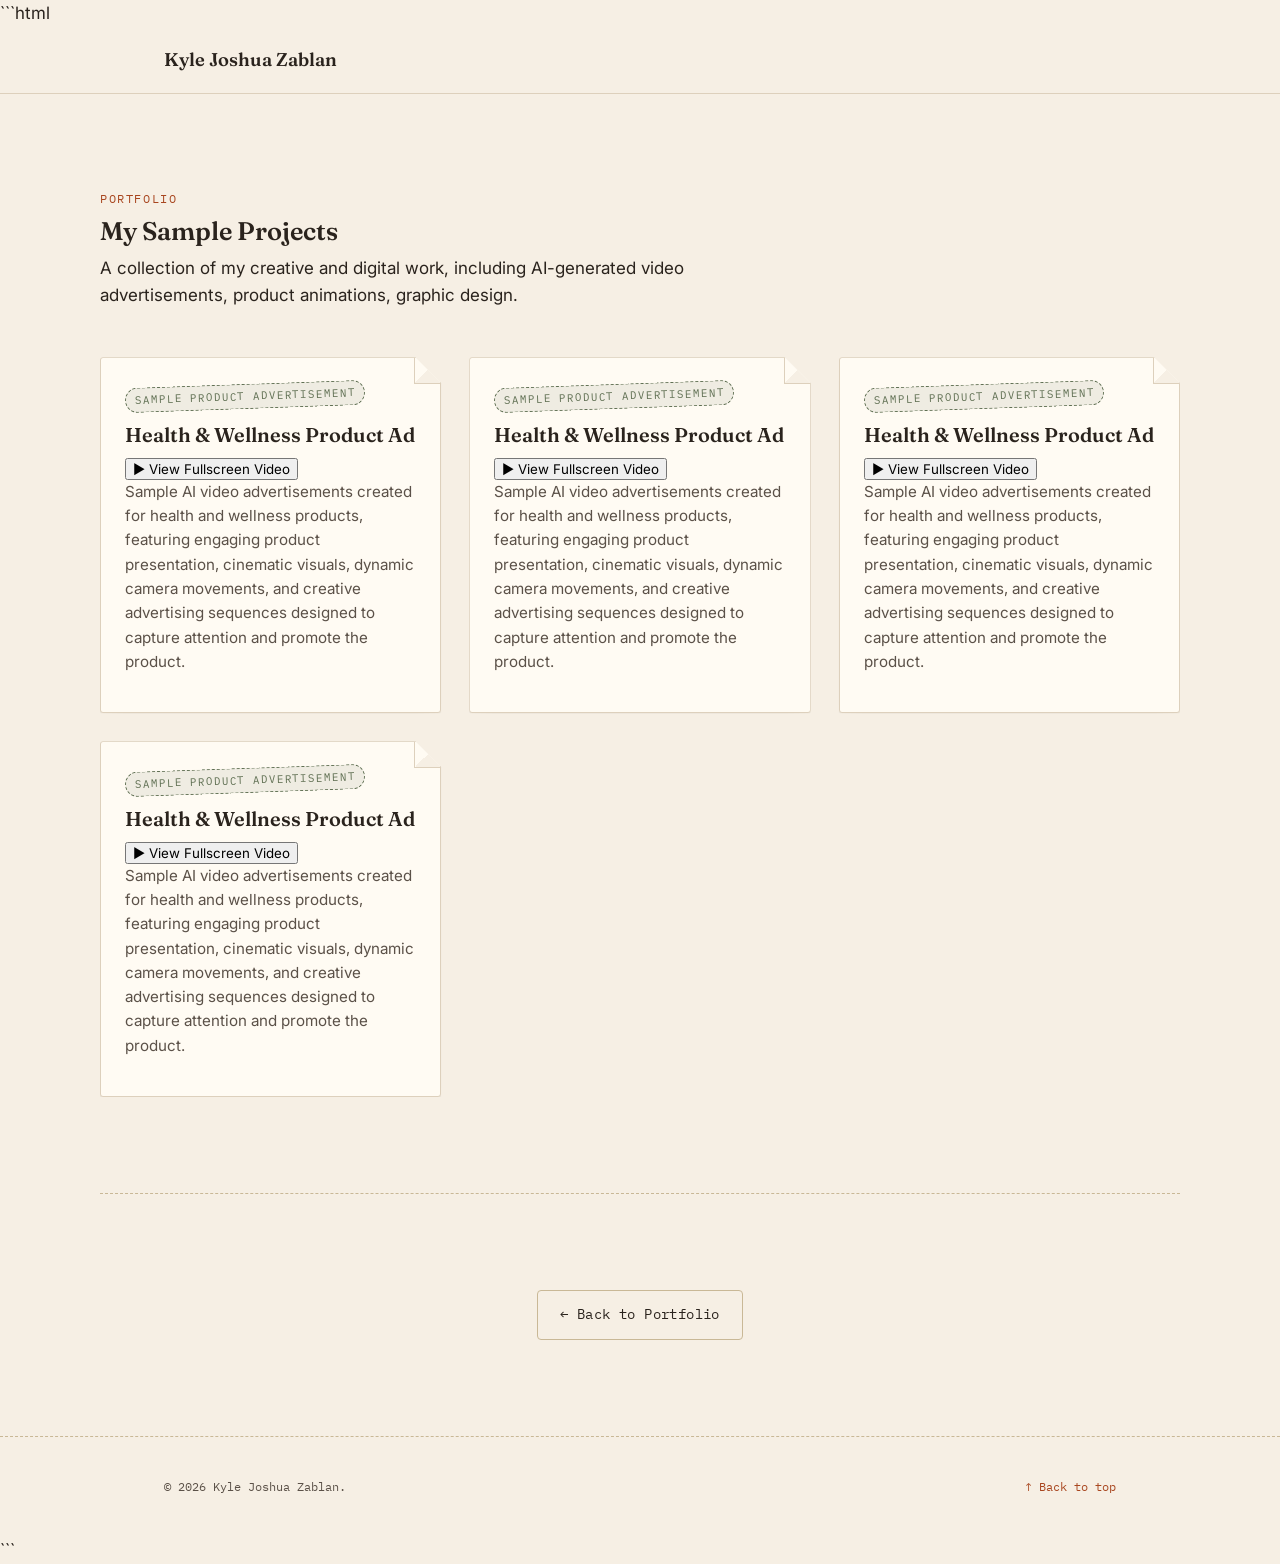
==== projects.html @ 19472930 "Add files via upload" ====
```html
<!DOCTYPE html>
<html lang="en">

<head>
  <meta charset="UTF-8">
  <meta name="viewport" content="width=device-width, initial-scale=1.0">

  <title>Sample Projects — Kyle Joshua Zablan</title>

  <meta
    name="description"
    content="Sample projects and creative work by Kyle Joshua Zablan."
  >

  <link rel="preconnect" href="https://fonts.googleapis.com">

  <link
    href="https://fonts.googleapis.com/css2?family=Fraunces:ital,opsz,wght@0,9..144,400;0,9..144,600;1,9..144,500&family=Inter:wght@400;0,9..144,500;0,9..144,600;0,9..144,700&family=IBM+Plex+Mono:wght@400;0,9..144,500&display=swap"
    rel="stylesheet"
  >

  <link rel="stylesheet" href="style.css">
</head>

<body>

<!-- ============================================
     HEADER / NAV
============================================= -->

<header class="wf-header">

  <div class="wf-header-inner">

    <a class="wf-brand" href="index.html">
      Kyle Joshua Zablan
    </a>

    <button
      class="wf-nav-toggle"
      aria-label="Toggle navigation"
      aria-expanded="false"
    >
      <span></span>
    </button>

  </div>

</header>


<main>

<!-- ============================================
     PROJECT HERO
============================================= -->

<section class="wf-section wf-container wf-fade-in">

  <div class="wf-section-head">

    <span class="wf-eyebrow">
      Portfolio
    </span>

    <h1>
      My Sample Projects
    </h1>

    <p>
      A collection of my creative and digital work, including AI-generated
      video advertisements, product animations, graphic design.

  </div>


<!-- ============================================
     PROJECT GRID
============================================= -->

  <div class="wf-grid">


    <!-- ==========================================
         PROJECT 1 — VIDEO AD
    =========================================== -->

    <article class="wf-card">

      <span class="wf-card-tag">
        Sample Product Advertisement
      </span>

      <h3>
        Health & Wellness Product Ad
      </h3>

      <p class="wf-card-meta">
        
      </p>

      <div class="wf-project-media">

        <button
          class="fullscreen-video-btn"
          type="button"
          data-video="pictures/3D CGI Sample.mp4"
        >
          ▶ View Fullscreen Video
        </button>

      </div>

      <p class="wf-card-excerpt">

       Sample AI video advertisements created for health and wellness products, featuring engaging product presentation, cinematic visuals, dynamic camera movements, and creative advertising sequences designed to capture attention and promote the product.


      </p>

    </article>



    <!-- ==========================================
         PROJECT 2 — PRODUCT CGI
    =========================================== -->

    <article class="wf-card">

      <span class="wf-card-tag">
       Sample Product Advertisement
      </span>

      <h3>
        Health & Wellness Product Ad
      </h3>

      <p class="wf-card-meta">
        
      </p>

      <div class="wf-project-media">

        <button
          class="fullscreen-video-btn"
          type="button"
          data-video="pictures/3D CGI Sample 2.mp4"
        >
          ▶ View Fullscreen Video
        </button>

      </div>

      <p class="wf-card-excerpt">

       Sample AI video advertisements created for health and wellness products, featuring engaging product presentation, cinematic visuals, dynamic camera movements, and creative advertising sequences designed to capture attention and promote the product.


      </p>

    </article>



    <!-- ==========================================
         PROJECT 3 — PRODUCT AD
    =========================================== -->

    <article class="wf-card">

      <span class="wf-card-tag">
        Sample Product Advertisement
      </span>

      <h3>
        Health & Wellness Product Ad
      </h3>

      <p class="wf-card-meta">
       
      </p>

      <div class="wf-project-media">

        <button
          class="fullscreen-video-btn"
          type="button"
          data-video="pictures/3D CGI Sample 3.mp4"
        >
          ▶ View Fullscreen Video
        </button>

      </div>

      <p class="wf-card-excerpt">

        Sample AI video advertisements created for health and wellness products, featuring engaging product presentation, cinematic visuals, dynamic camera movements, and creative advertising sequences designed to capture attention and promote the product.


      </p>

    </article>



    <!-- ==========================================
         PROJECT 4 — GRAPHIC DESIGN
    =========================================== -->

    <article class="wf-card">

      <span class="wf-card-tag">
        Sample Product Advertisement
      </span>

      <h3>
       Health & Wellness Product Ad
      </h3>

      <p class="wf-card-meta">
       
      </p>

      <div class="wf-project-media">

        <button
          class="fullscreen-video-btn"
          type="button"
          data-video="pictures/3D CGI Style 4.mp4"
        >
          ▶ View Fullscreen Video
        </button>

      </div>

      <p class="wf-card-excerpt">

       Sample AI video advertisements created for health and wellness products, featuring engaging product presentation, cinematic visuals, dynamic camera movements, and creative advertising sequences designed to capture attention and promote the product.

      </p>

    </article>


  </div>

</section>


<!-- ============================================
     BACK TO PORTFOLIO
============================================= -->

<section class="wf-section wf-container">

  <div style="text-align: center;">

    <a
      class="wf-btn wf-btn-ghost"
      href="index.html"
    >
      ← Back to Portfolio
    </a>

  </div>

</section>

</main>


<!-- ============================================
     FOOTER
============================================= -->

<footer class="wf-footer">

  <div class="wf-container wf-footer-inner">

    <span class="wf-footer-text">
      © 2026 Kyle Joshua Zablan.
    </span>

    <a
      class="wf-to-top"
      href="projects.html"
    >
      ↑ Back to top
    </a>

  </div>

</footer>


<script src="script.js"></script>


<!-- ============================================
     FULLSCREEN VIDEO BUTTON
============================================= -->

<script>

  document.querySelectorAll(".fullscreen-video-btn").forEach(button => {

    button.addEventListener("click", async function () {

      const videoSrc = button.getAttribute("data-video");

      // Create video element only when button is clicked
      const video = document.createElement("video");

      video.src = videoSrc;
      video.controls = true;
      video.autoplay = true;
      video.playsInline = true;

      // Prevent the video from appearing in the page
      video.style.position = "fixed";
      video.style.top = "0";
      video.style.left = "0";
      video.style.width = "100%";
      video.style.height = "100%";
      video.style.background = "#000";
      video.style.zIndex = "99999";

      document.body.appendChild(video);

      try {

        // Request fullscreen
        if (video.requestFullscreen) {

          await video.requestFullscreen();

        } else if (video.webkitRequestFullscreen) {

          video.webkitRequestFullscreen();

        } else if (video.webkitEnterFullscreen) {

          // iPhone / iOS Safari
          video.webkitEnterFullscreen();

        }

        await video.play();

      } catch (error) {

        console.log("Fullscreen failed:", error);

        // Still play the video if fullscreen isn't supported
        await video.play();

      }


      // Remove video when fullscreen is closed
      const removeVideo = () => {

        if (!document.fullscreenElement) {

          video.pause();
          video.remove();

          document.removeEventListener(
            "fullscreenchange",
            removeVideo
          );

        }

      };

      document.addEventListener(
        "fullscreenchange",
        removeVideo
      );

    });

  });

</script>

</body>
</html>
```
---- style.css ----
/*
  Warmfolio — static portfolio stylesheet
  A one-page portfolio built around the idea of a physical portfolio
  folder: tabbed navigation, index-card projects, a stitched resume
  timeline. Plain CSS, no build step, no framework.
*/

/* ---------------------------------------------
   0. Design tokens
--------------------------------------------- */
:root{
  --color-paper: #F6EFE4;      /* warm cream page background */
  --color-card:  #FFFBF3;      /* card surface, slightly lighter */
  --color-ink:   #2A231D;      /* warm near-black for text */
  --color-ink-soft: #5B5148;   /* muted body text */
  --color-rust:  #A8461F;      /* primary accent: burnt terracotta */
  --color-rust-dark: #833011;
  --color-gold:  #C89A48;      /* secondary accent: brass */
  --color-moss:  #5F6F52;      /* tertiary accent: deep sage */
  --color-line:  #DDD0BC;      /* hairline / stitch color */
  --color-line-strong: #C9B896;

  --font-display: "Fraunces", Georgia, serif;
  --font-body: "Inter", -apple-system, BlinkMacSystemFont, "Segoe UI", sans-serif;
  --font-mono: "IBM Plex Mono", ui-monospace, SFMono-Regular, monospace;

  --radius-card: 3px;
  --shadow-card: 0 1px 0 rgba(42,35,29,0.05), 0 8px 20px -12px rgba(42,35,29,0.25);
  --shadow-tab: 0 2px 6px rgba(42,35,29,0.12);

  --max-width: 1080px;
  --gutter: clamp(20px, 5vw, 64px);
}

/* ---------------------------------------------
   1. Reset & base
--------------------------------------------- */
*, *::before, *::after{ box-sizing: border-box; }
html{ scroll-behavior: smooth; }
@media (prefers-reduced-motion: reduce){
  html{ scroll-behavior: auto; }
  *, *::before, *::after{ animation-duration: 0.01ms !important; animation-iteration-count: 1 !important; transition-duration: 0.01ms !important; }
}
body{
  margin: 0;
  background: var(--color-paper);
  color: var(--color-ink);
  font-family: var(--font-body);
  font-size: 17px;
  line-height: 1.6;
  -webkit-font-smoothing: antialiased;
}
img{ max-width: 100%; display: block; }
a{ color: var(--color-rust); text-decoration: none; }
a:hover{ color: var(--color-rust-dark); }
h1,h2,h3,h4{ font-family: var(--font-display); font-weight: 600; line-height: 1.1; margin: 0 0 0.4em; color: var(--color-ink); }
p{ margin: 0 0 1em; }
ul{ margin:0; padding:0; list-style:none; }
button{ font-family: inherit; }
:focus-visible{ outline: 2px solid var(--color-rust); outline-offset: 3px; }

.wf-container{ max-width: var(--max-width); margin: 0 auto; padding: 0 var(--gutter); }
.wf-eyebrow{
  font-family: var(--font-mono);
  font-size: 0.72rem;
  letter-spacing: 0.14em;
  text-transform: uppercase;
  color: var(--color-rust);
  display: inline-block;
  margin-bottom: 0.75em;
}
.wf-section{ padding: 96px 0; position: relative; }
.wf-section + .wf-section{ border-top: 1px dashed var(--color-line-strong); }
.wf-section-head{ max-width: 620px; margin-bottom: 48px; }
.wf-section-head h2{ font-size: clamp(1.8rem, 3vw, 2.4rem); }
.wf-fade-in{ opacity: 0; transform: translateY(14px); transition: opacity .6s ease, transform .6s ease; }
.wf-fade-in.is-visible{ opacity: 1; transform: none; }

/* ---------------------------------------------
   2. Header / folder-tab navigation
--------------------------------------------- */
.wf-header{
  position: sticky; top: 0; z-index: 40;
  background: var(--color-paper);
  border-bottom: 1px solid var(--color-line);
}
.wf-header-inner{
  display: flex; align-items: center; justify-content: space-between;
  padding: 18px var(--gutter);
  max-width: var(--max-width); margin: 0 auto;
}
.wf-brand{ font-family: var(--font-display); font-weight: 600; font-size: 1.15rem; color: var(--color-ink); }
.wf-brand:hover{ color: var(--color-ink); }

.wf-tabs{ display: flex; gap: 6px; }
.wf-tabs li{ position: relative; }
.wf-tabs a{
  display: inline-block;
  font-family: var(--font-mono);
  font-size: 0.78rem;
  letter-spacing: 0.04em;
  text-transform: uppercase;
  color: var(--color-ink-soft);
  background: var(--color-card);
  padding: 9px 16px 8px;
  border: 1px solid var(--color-line);
  border-bottom: none;
  border-radius: 6px 6px 0 0;
  transform: translateY(3px);
  box-shadow: var(--shadow-tab);
}
.wf-tabs a:hover, .wf-tabs a.is-active{
  color: var(--color-rust-dark);
  transform: translateY(0);
  border-color: var(--color-line-strong);
}

.wf-nav-toggle{
  display: none;
  background: none; border: 1px solid var(--color-line-strong); border-radius: 6px;
  padding: 8px 10px; cursor: pointer;
}
.wf-nav-toggle span, .wf-nav-toggle span::before, .wf-nav-toggle span::after{
  content: ""; display: block; width: 20px; height: 2px; background: var(--color-ink); position: relative;
}
.wf-nav-toggle span::before{ position: absolute; top: -6px; }
.wf-nav-toggle span::after{ position: absolute; top: 6px; }

@media (max-width: 780px){
  .wf-nav-toggle{ display: block; }
  .wf-tabs{
    position: absolute; top: 100%; left: 0; right: 0;
    flex-direction: column; gap: 0;
    background: var(--color-paper);
    border-bottom: 1px solid var(--color-line);
    padding: 8px var(--gutter) 16px;
    display: none;
  }
  .wf-tabs.is-open{ display: flex; }
  .wf-tabs a{ border-radius: 6px; border-bottom: 1px solid var(--color-line); transform: none; box-shadow: none; width: 100%; }
}

/* ---------------------------------------------
   3. Hero
--------------------------------------------- */
.wf-hero{
  padding: 84px 0 96px;
  display: grid;
  grid-template-columns: 1.2fr 0.8fr;
  gap: 48px;
  align-items: center;
}
.wf-hero h1{
  font-size: clamp(2.4rem, 5vw, 3.8rem);
  font-style: italic;
  font-variation-settings: "opsz" 144;
}
.wf-hero .wf-sub{ font-size: 1.15rem; color: var(--color-ink-soft); max-width: 46ch; margin-bottom: 1.6em; }
.wf-btn{
  display: inline-flex; align-items: center; gap: 8px;
  background: var(--color-rust); color: #fff;
  font-family: var(--font-mono); font-size: 0.85rem; letter-spacing: 0.03em;
  padding: 13px 22px; border-radius: 4px;
  border: none; cursor: pointer;
  box-shadow: 0 6px 16px -6px rgba(168,70,31,0.55);
}
.wf-btn:hover{ background: var(--color-rust-dark); color: #fff; }
.wf-btn.wf-btn-ghost{
  background: transparent; color: var(--color-ink); border: 1px solid var(--color-line-strong);
  box-shadow: none;
}
.wf-btn.wf-btn-ghost:hover{ border-color: var(--color-rust); color: var(--color-rust-dark); }

.wf-hero-photo{
  position: relative;
  border: 1px solid var(--color-line-strong);
  border-radius: var(--radius-card);
  background: var(--color-card);
  padding: 10px;
  box-shadow: var(--shadow-card);
  transform: rotate(-1.4deg);
}
.wf-hero-photo img{ border-radius: 2px; aspect-ratio: 4/5; object-fit: cover; width: 100%; }
.wf-hero-photo::after{
  content: "";
  position: absolute; inset: -6px -6px auto auto; top: -10px; right: 18px;
  width: 46px; height: 46px;
  background: var(--color-gold);
  clip-path: polygon(0 0, 100% 0, 100% 100%);
  opacity: 0.9;
}

@media (max-width: 780px){
  .wf-hero{ grid-template-columns: 1fr; }
  .wf-hero-photo{ order: -1; max-width: 260px; margin: 0 auto; }
}

/* ---------------------------------------------
   4. About
--------------------------------------------- */
.wf-about{ display: grid; grid-template-columns: 0.7fr 1.3fr; gap: 56px; align-items: start; }
.wf-about-photo{ border-radius: var(--radius-card); overflow: hidden; border: 1px solid var(--color-line-strong); }
.wf-about-bio{ font-size: 1.05rem; color: var(--color-ink-soft); }
.wf-about-bio p:first-child{ font-size: 1.2rem; color: var(--color-ink); font-family: var(--font-display); }
@media (max-width: 780px){ .wf-about{ grid-template-columns: 1fr; } .wf-about-photo{ max-width: 220px; } }

/* ---------------------------------------------
   5. Work — index-card project grid
--------------------------------------------- */
.wf-grid{ display: grid; grid-template-columns: repeat(auto-fit, minmax(280px, 1fr)); gap: 28px; }
.wf-card{
  position: relative;
  background: var(--color-card);
  border: 1px solid var(--color-line);
  border-radius: var(--radius-card);
  padding: 26px 24px 24px;
  box-shadow: var(--shadow-card);
  clip-path: polygon(0 0, calc(100% - 26px) 0, 100% 26px, 100% 100%, 0 100%);
}
.wf-card::before{
  content: "";
  position: absolute; top: 0; right: 0;
  width: 26px; height: 26px;
  background: linear-gradient(135deg, transparent 50%, var(--color-paper) 50%);
  border-left: 1px solid var(--color-line);
  border-bottom: 1px solid var(--color-line);
}
.wf-card-tag{
  display: inline-block;
  font-family: var(--font-mono); font-size: 0.68rem; letter-spacing: 0.08em; text-transform: uppercase;
  color: var(--color-moss);
  background: rgba(95,111,82,0.1);
  border: 1px dashed var(--color-moss);
  padding: 3px 9px;
  border-radius: 20px;
  transform: rotate(-2deg);
  margin-bottom: 14px;
}
.wf-card h3{ font-size: 1.25rem; margin-bottom: 4px; }
.wf-card h3 a{ color: var(--color-ink); }
.wf-card h3 a:hover{ color: var(--color-rust-dark); }
.wf-card-meta{ font-family: var(--font-mono); font-size: 0.76rem; color: var(--color-ink-soft); margin-bottom: 12px; }
.wf-card-excerpt{ color: var(--color-ink-soft); font-size: 0.95rem; margin-bottom: 14px; }
.wf-card-link{ font-family: var(--font-mono); font-size: 0.82rem; font-weight: 600; }
.wf-card-link::after{ content: " →"; }

/* ---------------------------------------------
   6. Resume — stitched timeline
--------------------------------------------- */
.wf-resume-cols{ display: grid; grid-template-columns: 1fr 1fr; gap: 56px; }
.wf-resume-col h3{
  font-family: var(--font-mono); font-size: 0.85rem; letter-spacing: 0.1em; text-transform: uppercase;
  color: var(--color-rust); margin-bottom: 22px; padding-bottom: 10px;
  border-bottom: 1px dashed var(--color-line-strong);
}
.wf-resume-item{ display: grid; grid-template-columns: 96px 1fr; gap: 18px; padding: 16px 0; border-bottom: 1px dotted var(--color-line); }
.wf-resume-item:last-child{ border-bottom: none; }
.wf-resume-date{ font-family: var(--font-mono); font-size: 0.75rem; color: var(--color-ink-soft); padding-top: 4px; }
.wf-resume-role{ font-size: 1.05rem; margin-bottom: 2px; }
.wf-resume-org{ font-size: 0.9rem; color: var(--color-rust-dark); margin-bottom: 6px; font-weight: 600; }
.wf-resume-desc{ font-size: 0.92rem; color: var(--color-ink-soft); }
.wf-resume-empty{ color: var(--color-ink-soft); font-size: 0.9rem; font-style: italic; }
@media (max-width: 780px){ .wf-resume-cols{ grid-template-columns: 1fr; } }

/* ---------------------------------------------
   7. Contact
--------------------------------------------- */
.wf-contact{ display: grid; grid-template-columns: 1fr 1fr; gap: 56px; }
.wf-form{ display: grid; gap: 16px; }
.wf-field label{ display: block; font-family: var(--font-mono); font-size: 0.72rem; text-transform: uppercase; letter-spacing: 0.06em; color: var(--color-ink-soft); margin-bottom: 6px; }
.wf-field input, .wf-field textarea{
  width: 100%; font-family: var(--font-body); font-size: 1rem;
  padding: 12px 14px; border: 1px solid var(--color-line-strong); border-radius: 4px;
  background: var(--color-card); color: var(--color-ink);
}
.wf-field textarea{ min-height: 130px; resize: vertical; }
.wf-honeypot{ position: absolute; left: -9999px; opacity: 0; }
.wf-form-msg{ padding: 12px 16px; border-radius: 4px; font-size: 0.92rem; margin-bottom: 8px; }
.wf-form-msg.success{ background: rgba(95,111,82,0.14); color: var(--color-moss); border: 1px solid var(--color-moss); }
.wf-form-msg.error{ background: rgba(168,70,31,0.1); color: var(--color-rust-dark); border: 1px solid var(--color-rust); }

.wf-contact-side{ font-size: 0.98rem; color: var(--color-ink-soft); }
.wf-contact-side a{ color: var(--color-ink); font-weight: 600; }
.wf-social{ display: flex; gap: 14px; margin-top: 18px; flex-wrap: wrap; }
.wf-social a{
  font-family: var(--font-mono); font-size: 0.78rem; text-transform: uppercase; letter-spacing: 0.05em;
  border: 1px solid var(--color-line-strong); border-radius: 20px; padding: 7px 14px;
}
.wf-social a:hover{ border-color: var(--color-rust); color: var(--color-rust-dark); }
@media (max-width: 780px){ .wf-contact{ grid-template-columns: 1fr; } }

/* ---------------------------------------------
   8. Single project template
--------------------------------------------- */
.wf-single-project{ padding: 64px 0 96px; }
.wf-single-project header{ max-width: 720px; margin-bottom: 32px; }
.wf-single-project .wf-card-meta{ margin-bottom: 22px; }
.wf-single-project .wf-single-body{ max-width: 720px; font-size: 1.05rem; color: var(--color-ink-soft); }
.wf-single-project .wf-single-body img{ border-radius: var(--radius-card); margin: 24px 0; }
.wf-back-link{ font-family: var(--font-mono); font-size: 0.82rem; display: inline-block; margin-bottom: 28px; }
.wf-back-link::before{ content: "← "; }

/* ---------------------------------------------
   9. Blog fallback (index.php / single.php / page.php)
--------------------------------------------- */
.wf-blog{ padding: 64px 0 96px; max-width: 720px; margin: 0 auto; }
.wf-post-preview{ margin-bottom: 40px; padding-bottom: 40px; border-bottom: 1px dashed var(--color-line-strong); }
.wf-post-preview h2{ font-size: 1.5rem; }
.wf-post-preview .wf-card-meta{ margin-bottom: 10px; }

/* ---------------------------------------------
   10. Footer
--------------------------------------------- */
.wf-footer{ padding: 40px 0; border-top: 1px dashed var(--color-line-strong); }
.wf-footer-inner{ display: flex; align-items: center; justify-content: space-between; flex-wrap: wrap; gap: 12px; }
.wf-footer-text{ font-family: var(--font-mono); font-size: 0.78rem; color: var(--color-ink-soft); }
.wf-to-top{ font-family: var(--font-mono); font-size: 0.78rem; }
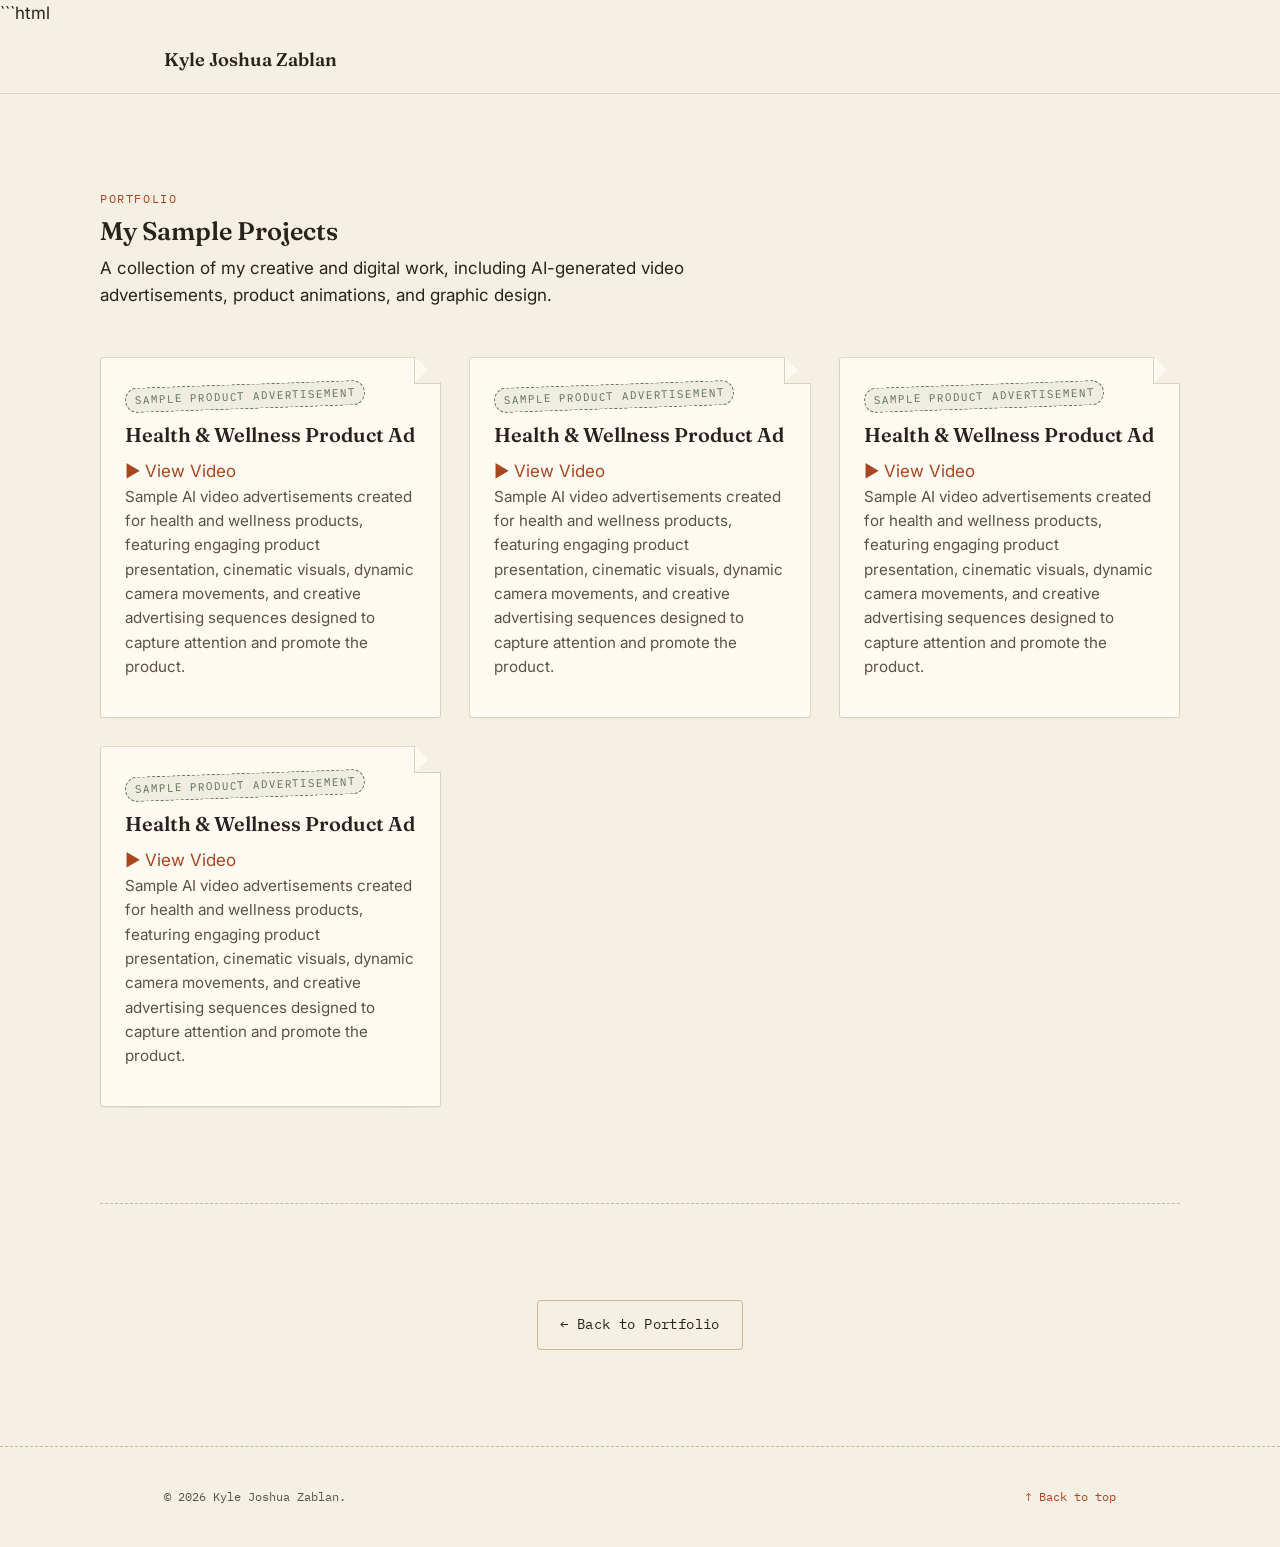
==== commit 855914c9: "Update projects.html" ====
--- a/projects.html
+++ b/projects.html
@@ -70,7 +70,8 @@
 
     <p>
       A collection of my creative and digital work, including AI-generated
-      video advertisements, product animations, graphic design.
+      video advertisements, product animations, and graphic design.
+    </p>
 
   </div>
 
@@ -79,172 +80,169 @@
      PROJECT GRID
 ============================================= -->
 
-  <div class="wf-grid">
-
-
-    <!-- ==========================================
-         PROJECT 1 — VIDEO AD
-    =========================================== -->
-
-    <article class="wf-card">
-
-      <span class="wf-card-tag">
-        Sample Product Advertisement
-      </span>
-
-      <h3>
-        Health & Wellness Product Ad
-      </h3>
-
-      <p class="wf-card-meta">
-        
-      </p>
-
-      <div class="wf-project-media">
-
-        <button
-          class="fullscreen-video-btn"
-          type="button"
-          data-video="pictures/3D CGI Sample.mp4"
-        >
-          ▶ View Fullscreen Video
-        </button>
-
-      </div>
-
-      <p class="wf-card-excerpt">
-
-       Sample AI video advertisements created for health and wellness products, featuring engaging product presentation, cinematic visuals, dynamic camera movements, and creative advertising sequences designed to capture attention and promote the product.
-
-
-      </p>
-
-    </article>
-
-
-
-    <!-- ==========================================
-         PROJECT 2 — PRODUCT CGI
-    =========================================== -->
-
-    <article class="wf-card">
-
-      <span class="wf-card-tag">
-       Sample Product Advertisement
-      </span>
-
-      <h3>
-        Health & Wellness Product Ad
-      </h3>
-
-      <p class="wf-card-meta">
-        
-      </p>
-
-      <div class="wf-project-media">
-
-        <button
-          class="fullscreen-video-btn"
-          type="button"
-          data-video="pictures/3D CGI Sample 2.mp4"
-        >
-          ▶ View Fullscreen Video
-        </button>
-
-      </div>
-
-      <p class="wf-card-excerpt">
-
-       Sample AI video advertisements created for health and wellness products, featuring engaging product presentation, cinematic visuals, dynamic camera movements, and creative advertising sequences designed to capture attention and promote the product.
-
-
-      </p>
-
-    </article>
-
-
-
-    <!-- ==========================================
-         PROJECT 3 — PRODUCT AD
-    =========================================== -->
-
-    <article class="wf-card">
-
-      <span class="wf-card-tag">
-        Sample Product Advertisement
-      </span>
-
-      <h3>
-        Health & Wellness Product Ad
-      </h3>
-
-      <p class="wf-card-meta">
-       
-      </p>
-
-      <div class="wf-project-media">
-
-        <button
-          class="fullscreen-video-btn"
-          type="button"
-          data-video="pictures/3D CGI Sample 3.mp4"
-        >
-          ▶ View Fullscreen Video
-        </button>
-
-      </div>
-
-      <p class="wf-card-excerpt">
-
-        Sample AI video advertisements created for health and wellness products, featuring engaging product presentation, cinematic visuals, dynamic camera movements, and creative advertising sequences designed to capture attention and promote the product.
-
-
-      </p>
-
-    </article>
-
-
-
-    <!-- ==========================================
-         PROJECT 4 — GRAPHIC DESIGN
-    =========================================== -->
-
-    <article class="wf-card">
-
-      <span class="wf-card-tag">
-        Sample Product Advertisement
-      </span>
-
-      <h3>
-       Health & Wellness Product Ad
-      </h3>
-
-      <p class="wf-card-meta">
-       
-      </p>
-
-      <div class="wf-project-media">
-
-        <button
-          class="fullscreen-video-btn"
-          type="button"
-          data-video="pictures/3D CGI Style 4.mp4"
-        >
-          ▶ View Fullscreen Video
-        </button>
-
-      </div>
-
-      <p class="wf-card-excerpt">
-
-       Sample AI video advertisements created for health and wellness products, featuring engaging product presentation, cinematic visuals, dynamic camera movements, and creative advertising sequences designed to capture attention and promote the product.
-
-      </p>
-
-    </article>
-
-
-  </div>
+<div class="wf-grid">
+
+
+  <!-- ==========================================
+       PROJECT 1 — VIDEO AD
+  =========================================== -->
+
+  <article class="wf-card">
+
+    <span class="wf-card-tag">
+      Sample Product Advertisement
+    </span>
+
+    <h3>
+      Health & Wellness Product Ad
+    </h3>
+
+    <p class="wf-card-meta"></p>
+
+    <div class="wf-project-media">
+
+      <a
+        class="fullscreen-video-btn"
+        href="https://drive.google.com/file/d/1Ak5VcOxuzixvetEt-E9TGoDCYfPLz7rE/view?usp=sharing"
+        target="_blank"
+        rel="noopener noreferrer"
+      >
+        ▶ View Video
+      </a>
+
+    </div>
+
+    <p class="wf-card-excerpt">
+      Sample AI video advertisements created for health and wellness
+      products, featuring engaging product presentation, cinematic
+      visuals, dynamic camera movements, and creative advertising
+      sequences designed to capture attention and promote the product.
+    </p>
+
+  </article>
+
+
+
+  <!-- ==========================================
+       PROJECT 2 — VIDEO AD
+  =========================================== -->
+
+  <article class="wf-card">
+
+    <span class="wf-card-tag">
+      Sample Product Advertisement
+    </span>
+
+    <h3>
+      Health & Wellness Product Ad
+    </h3>
+
+    <p class="wf-card-meta"></p>
+
+    <div class="wf-project-media">
+
+      <a
+        class="fullscreen-video-btn"
+        href="https://drive.google.com/file/d/1pkOUshmpO-j6atE553cIhbp98OHylWK7/view?usp=sharing"
+        target="_blank"
+        rel="noopener noreferrer"
+      >
+        ▶ View Video
+      </a>
+
+    </div>
+
+    <p class="wf-card-excerpt">
+      Sample AI video advertisements created for health and wellness
+      products, featuring engaging product presentation, cinematic
+      visuals, dynamic camera movements, and creative advertising
+      sequences designed to capture attention and promote the product.
+    </p>
+
+  </article>
+
+
+
+  <!-- ==========================================
+       PROJECT 3 — VIDEO AD
+  =========================================== -->
+
+  <article class="wf-card">
+
+    <span class="wf-card-tag">
+      Sample Product Advertisement
+    </span>
+
+    <h3>
+      Health & Wellness Product Ad
+    </h3>
+
+    <p class="wf-card-meta"></p>
+
+    <div class="wf-project-media">
+
+      <a
+        class="fullscreen-video-btn"
+        href="https://drive.google.com/file/d/1N9t-fd_jeuLKc_iQes1X9-I3m-rxnT-O/view?usp=sharing"
+        target="_blank"
+        rel="noopener noreferrer"
+      >
+        ▶ View Video
+      </a>
+
+    </div>
+
+    <p class="wf-card-excerpt">
+      Sample AI video advertisements created for health and wellness
+      products, featuring engaging product presentation, cinematic
+      visuals, dynamic camera movements, and creative advertising
+      sequences designed to capture attention and promote the product.
+    </p>
+
+  </article>
+
+
+
+  <!-- ==========================================
+       PROJECT 4 — VIDEO AD
+  =========================================== -->
+
+  <article class="wf-card">
+
+    <span class="wf-card-tag">
+      Sample Product Advertisement
+    </span>
+
+    <h3>
+      Health & Wellness Product Ad
+    </h3>
+
+    <p class="wf-card-meta"></p>
+
+    <div class="wf-project-media">
+
+      <a
+        class="fullscreen-video-btn"
+        href="https://drive.google.com/file/d/1079p_kRsD_uGx6eyxet4sEXhGO06zM2n/view?usp=sharing"
+        target="_blank"
+        rel="noopener noreferrer"
+      >
+        ▶ View Video
+      </a>
+
+    </div>
+
+    <p class="wf-card-excerpt">
+      Sample AI video advertisements created for health and wellness
+      products, featuring engaging product presentation, cinematic
+      visuals, dynamic camera movements, and creative advertising
+      sequences designed to capture attention and promote the product.
+    </p>
+
+  </article>
+
+
+</div>
 
 </section>
 
@@ -297,96 +295,7 @@
 
 <script src="script.js"></script>
 
-
-<!-- ============================================
-     FULLSCREEN VIDEO BUTTON
-============================================= -->
-
-<script>
-
-  document.querySelectorAll(".fullscreen-video-btn").forEach(button => {
-
-    button.addEventListener("click", async function () {
-
-      const videoSrc = button.getAttribute("data-video");
-
-      // Create video element only when button is clicked
-      const video = document.createElement("video");
-
-      video.src = videoSrc;
-      video.controls = true;
-      video.autoplay = true;
-      video.playsInline = true;
-
-      // Prevent the video from appearing in the page
-      video.style.position = "fixed";
-      video.style.top = "0";
-      video.style.left = "0";
-      video.style.width = "100%";
-      video.style.height = "100%";
-      video.style.background = "#000";
-      video.style.zIndex = "99999";
-
-      document.body.appendChild(video);
-
-      try {
-
-        // Request fullscreen
-        if (video.requestFullscreen) {
-
-          await video.requestFullscreen();
-
-        } else if (video.webkitRequestFullscreen) {
-
-          video.webkitRequestFullscreen();
-
-        } else if (video.webkitEnterFullscreen) {
-
-          // iPhone / iOS Safari
-          video.webkitEnterFullscreen();
-
-        }
-
-        await video.play();
-
-      } catch (error) {
-
-        console.log("Fullscreen failed:", error);
-
-        // Still play the video if fullscreen isn't supported
-        await video.play();
-
-      }
-
-
-      // Remove video when fullscreen is closed
-      const removeVideo = () => {
-
-        if (!document.fullscreenElement) {
-
-          video.pause();
-          video.remove();
-
-          document.removeEventListener(
-            "fullscreenchange",
-            removeVideo
-          );
-
-        }
-
-      };
-
-      document.addEventListener(
-        "fullscreenchange",
-        removeVideo
-      );
-
-    });
-
-  });
-
-</script>
-
 </body>
 </html>
-```
+
+
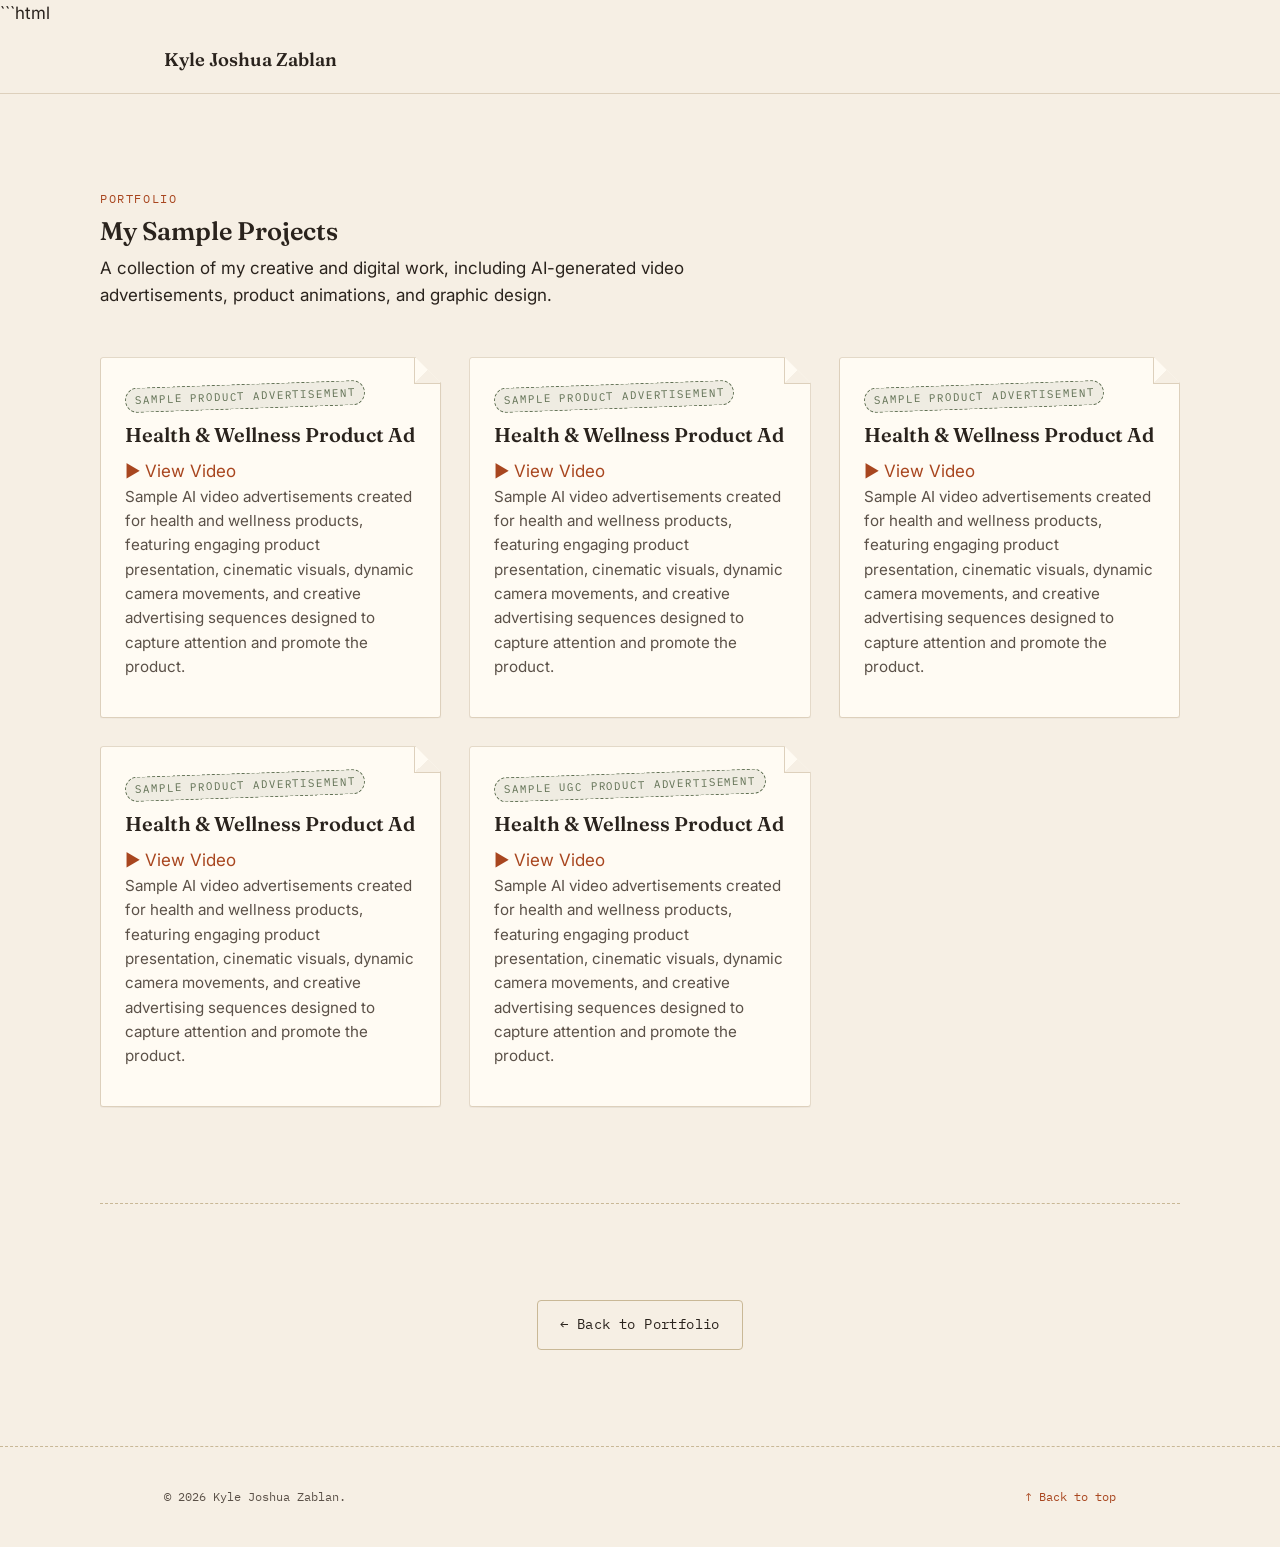
==== commit 1a57acac: "Update projects.html" ====
--- a/projects.html
+++ b/projects.html
@@ -241,6 +241,44 @@
 
   </article>
 
+  <!-- ==========================================
+       PROJECT 4 — VIDEO AD
+  =========================================== -->
+
+  <article class="wf-card">
+
+    <span class="wf-card-tag">
+      Sample UGC Product Advertisement
+    </span>
+
+    <h3>
+      Health & Wellness Product Ad
+    </h3>
+
+    <p class="wf-card-meta"></p>
+
+    <div class="wf-project-media">
+
+      <a
+        class="fullscreen-video-btn"
+        href="https://drive.google.com/file/d/1Bz2lk0P28-g9CN56qP8mibrfrvAl8Iod/view?usp=drive_link"
+        target="_blank"
+        rel="noopener noreferrer"
+      >
+        ▶ View Video
+      </a>
+
+    </div>
+
+    <p class="wf-card-excerpt">
+      Sample AI video advertisements created for health and wellness
+      products, featuring engaging product presentation, cinematic
+      visuals, dynamic camera movements, and creative advertising
+      sequences designed to capture attention and promote the product.
+    </p>
+
+  </article>
+
 
 </div>
 
